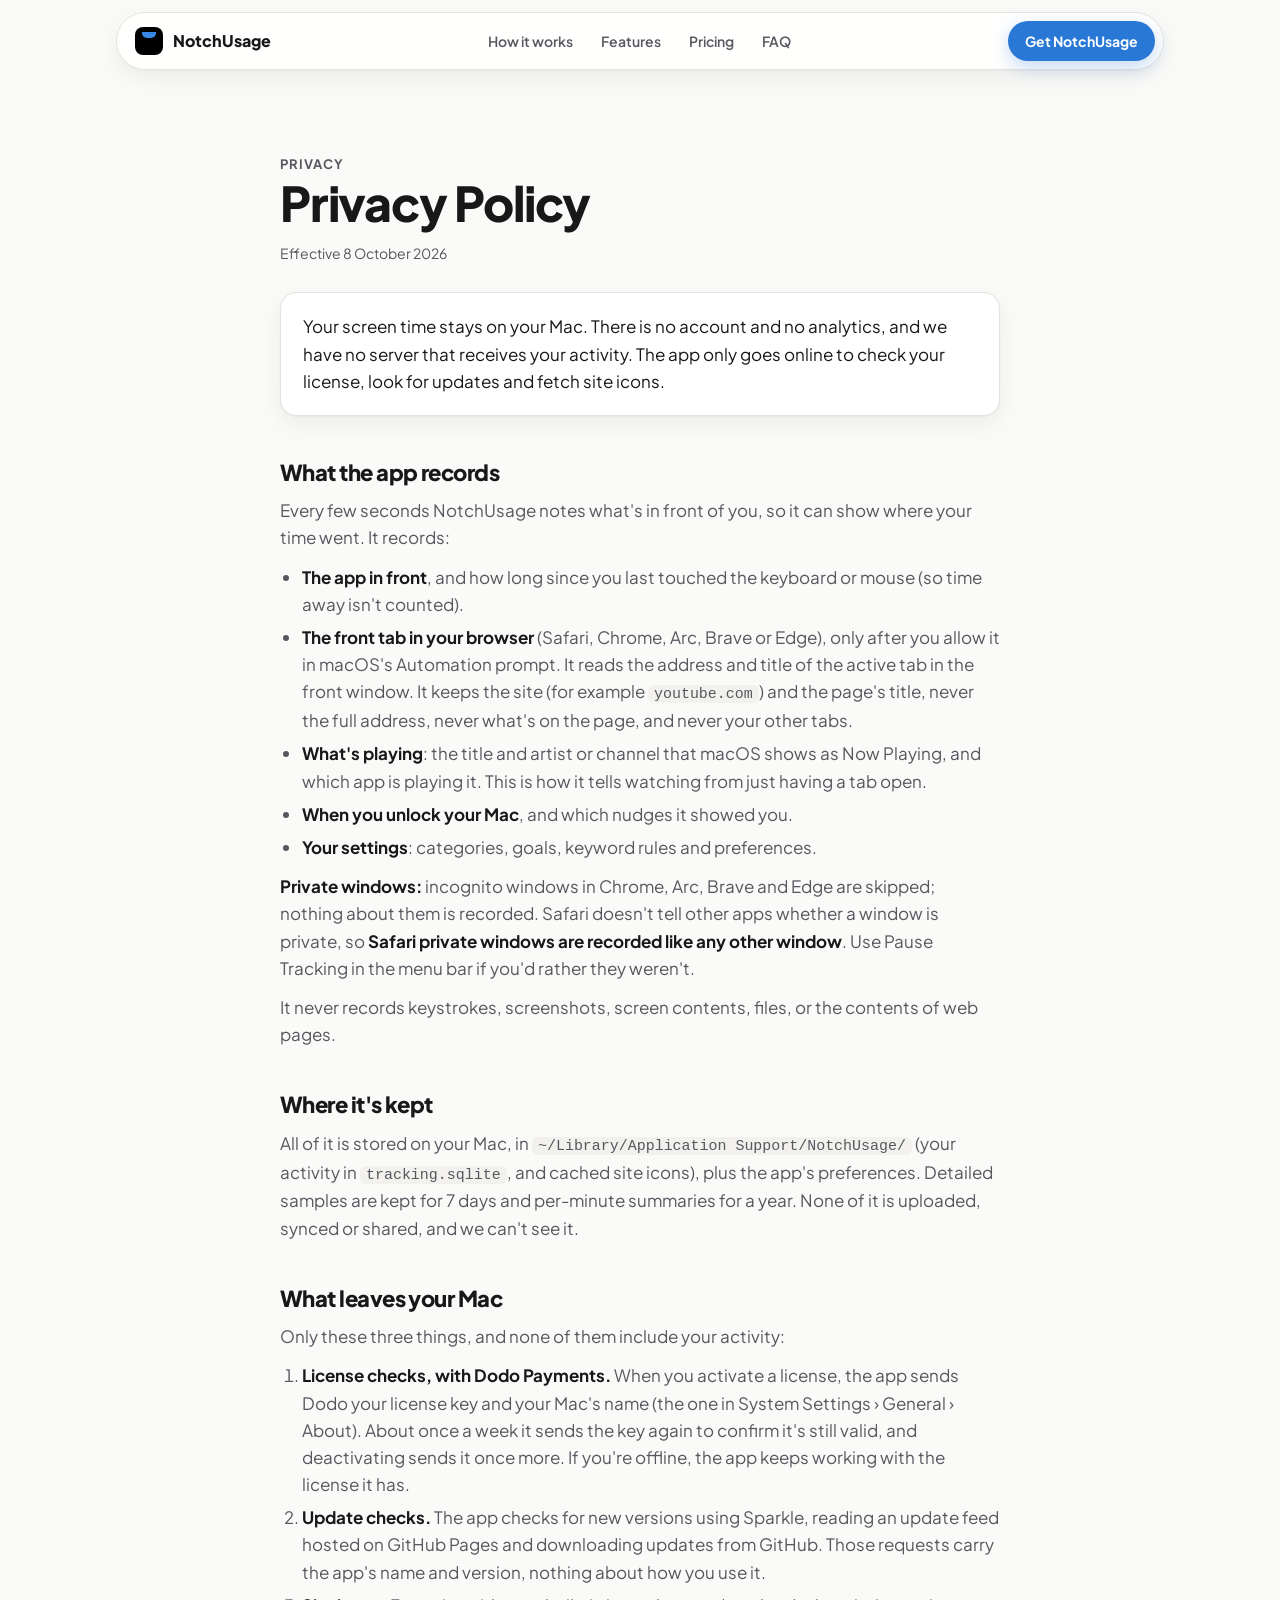
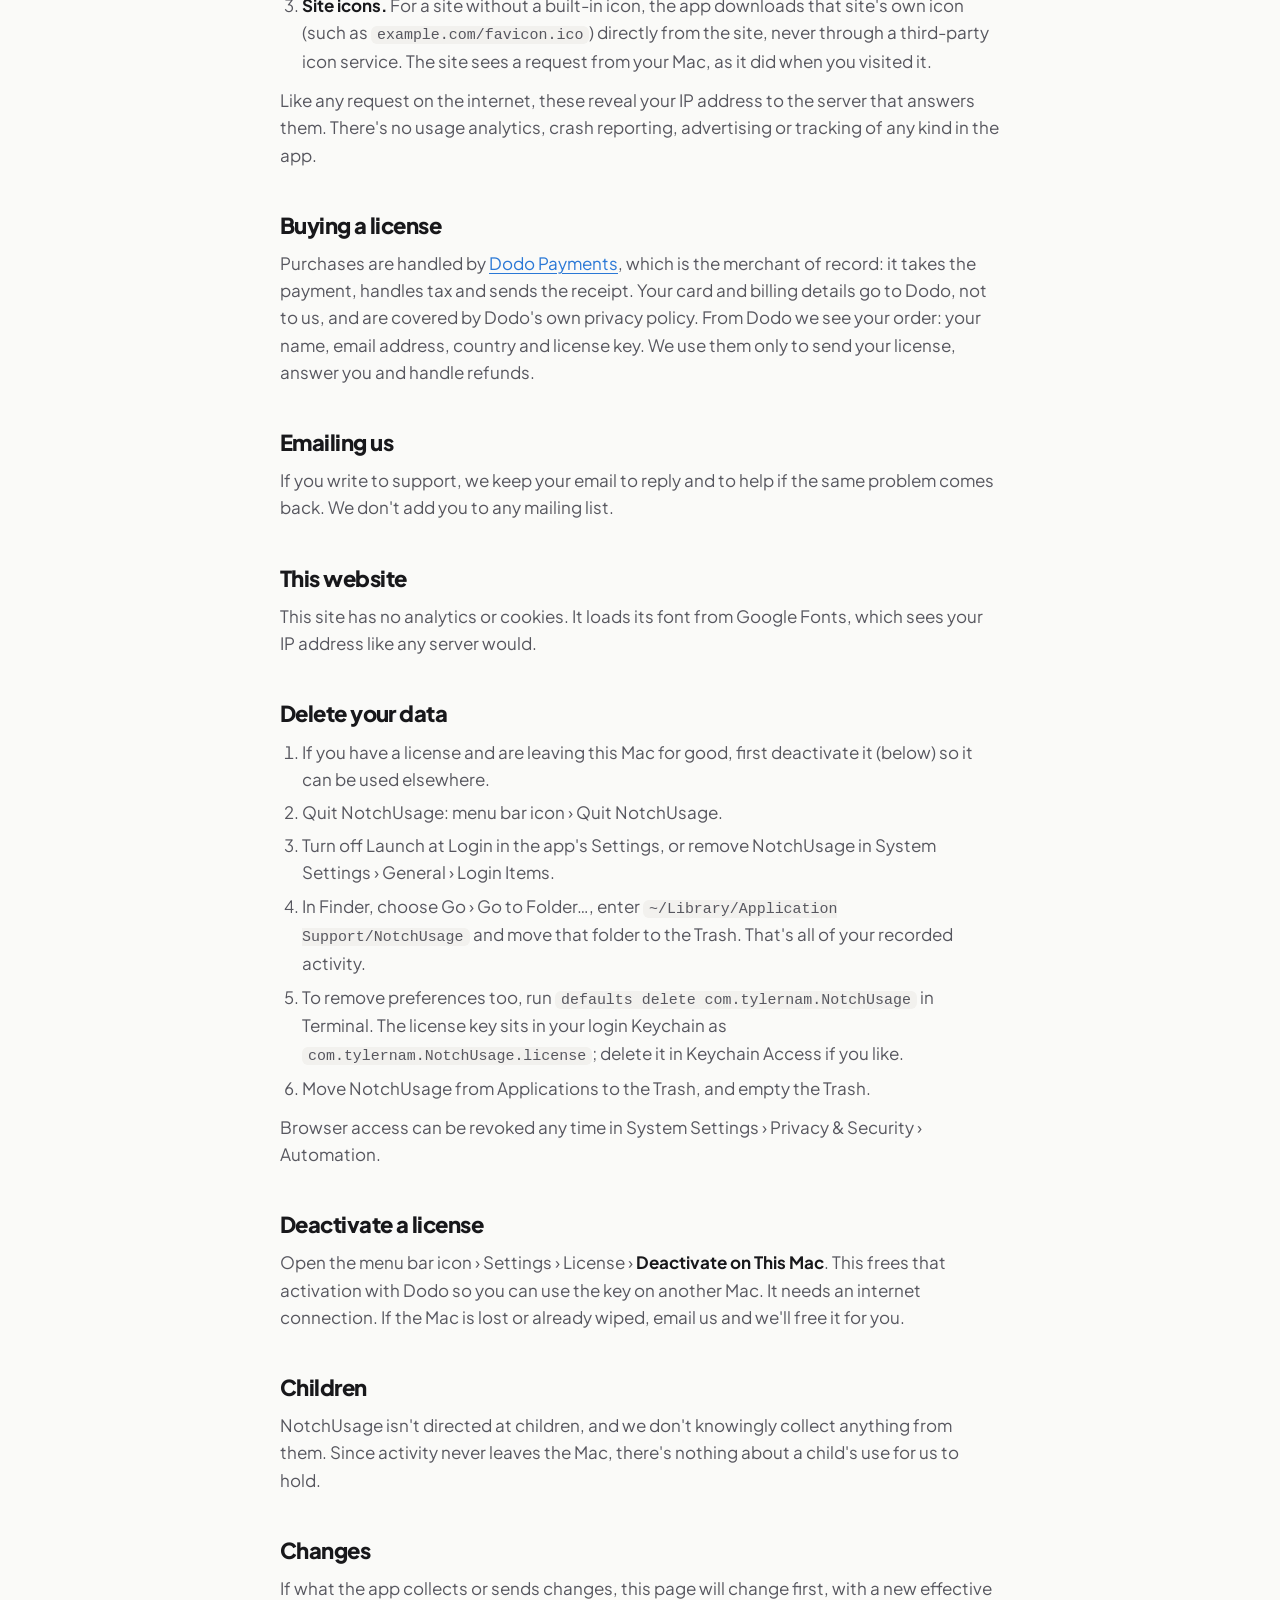
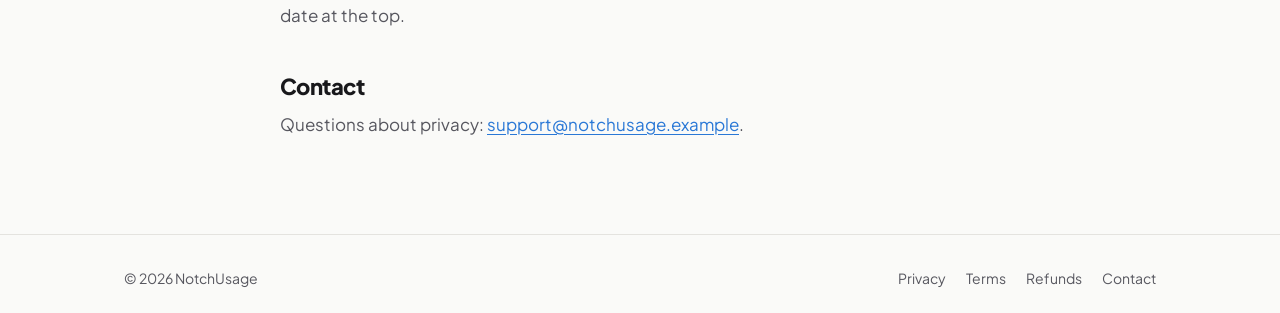
==== privacy.html @ 6ac82ca2 "Website: landing page, privacy policy, terms and refund policy Co-Authored-By: Claude Opus 5.5 <nore" ====
<!doctype html>
<html lang="en">
<head>
<meta charset="utf-8">
<meta name="viewport" content="width=device-width, initial-scale=1">
<title>Privacy Policy · NotchUsage</title>
<meta name="description" content="What NotchUsage records, where it's kept (on your Mac), the few things that leave your Mac, and how to delete it all.">
<link rel="preconnect" href="https://fonts.googleapis.com">
<link rel="preconnect" href="https://fonts.gstatic.com" crossorigin>
<link href="https://fonts.googleapis.com/css2?family=Plus+Jakarta+Sans:wght@400;500;600;700;800&display=swap" rel="stylesheet">
<link rel="stylesheet" href="assets/legal.css">
</head>
<body>

<header class="nav">
  <div class="nav-inner">
    <a class="brand" href="index.html" aria-label="NotchUsage home"><span class="brand-mark" aria-hidden="true"><span></span></span>NotchUsage</a>
    <nav class="nav-links" aria-label="Sections">
      <a href="index.html#how">How it works</a>
      <a href="index.html#features">Features</a>
      <a href="index.html#pricing">Pricing</a>
      <a href="index.html#faq">FAQ</a>
    </nav>
    <a class="btn btn-primary" href="index.html#pricing">Get NotchUsage</a>
  </div>
</header>

<main class="wrap">
  <article class="legal">
    <p class="eyebrow">Privacy</p>
    <h1>Privacy Policy</h1>
    <p class="updated">Effective 8 October 2026</p>

    <div class="summary">
      <p>Your screen time stays on your Mac. There is no account and no analytics, and we have no server that receives your activity.
      The app only goes online to check your license, look for updates and fetch site icons.</p>
    </div>

    <h2>What the app records</h2>
    <p>Every few seconds NotchUsage notes what's in front of you, so it can show where your time went. It records:</p>
    <ul>
      <li><strong>The app in front</strong>, and how long since you last touched the keyboard or mouse (so time away isn't counted).</li>
      <li><strong>The front tab in your browser</strong> (Safari, Chrome, Arc, Brave or Edge), only after you allow it in macOS's Automation prompt.
        It reads the address and title of the active tab in the front window. It keeps the site (for example <code>youtube.com</code>) and the page's title,
        never the full address, never what's on the page, and never your other tabs.</li>
      <li><strong>What's playing</strong>: the title and artist or channel that macOS shows as Now Playing, and which app is playing it.
        This is how it tells watching from just having a tab open.</li>
      <li><strong>When you unlock your Mac</strong>, and which nudges it showed you.</li>
      <li><strong>Your settings</strong>: categories, goals, keyword rules and preferences.</li>
    </ul>
    <p><strong>Private windows:</strong> incognito windows in Chrome, Arc, Brave and Edge are skipped; nothing about them is recorded.
      Safari doesn't tell other apps whether a window is private, so <strong>Safari private windows are recorded like any other window</strong>.
      Use Pause Tracking in the menu bar if you'd rather they weren't.</p>
    <p>It never records keystrokes, screenshots, screen contents, files, or the contents of web pages.</p>

    <h2>Where it's kept</h2>
    <p>All of it is stored on your Mac, in <code>~/Library/Application Support/NotchUsage/</code> (your activity in <code>tracking.sqlite</code>, and cached site icons),
      plus the app's preferences. Detailed samples are kept for 7 days and per-minute summaries for a year. None of it is uploaded, synced or shared, and we can't see it.</p>

    <h2>What leaves your Mac</h2>
    <p>Only these three things, and none of them include your activity:</p>
    <ol>
      <li><strong>License checks, with Dodo Payments.</strong> When you activate a license, the app sends Dodo your license key and your Mac's name
        (the one in System Settings › General › About). About once a week it sends the key again to confirm it's still valid, and deactivating sends it once more.
        If you're offline, the app keeps working with the license it has.</li>
      <li><strong>Update checks.</strong> The app checks for new versions using Sparkle, reading an update feed hosted on GitHub Pages and downloading updates from GitHub.
        Those requests carry the app's name and version, nothing about how you use it.</li>
      <li><strong>Site icons.</strong> For a site without a built-in icon, the app downloads that site's own icon (such as <code>example.com/favicon.ico</code>) directly from the site,
        never through a third-party icon service. The site sees a request from your Mac, as it did when you visited it.</li>
    </ol>
    <p>Like any request on the internet, these reveal your IP address to the server that answers them. There's no usage analytics, crash reporting, advertising or tracking of any kind in the app.</p>

    <h2>Buying a license</h2>
    <p>Purchases are handled by <a href="https://dodopayments.com">Dodo Payments</a>, which is the merchant of record: it takes the payment, handles tax and sends the receipt.
      Your card and billing details go to Dodo, not to us, and are covered by Dodo's own privacy policy.
      From Dodo we see your order: your name, email address, country and license key. We use them only to send your license, answer you and handle refunds.</p>

    <h2>Emailing us</h2>
    <p>If you write to support, we keep your email to reply and to help if the same problem comes back. We don't add you to any mailing list.</p>

    <h2>This website</h2>
    <p>This site has no analytics or cookies. It loads its font from Google Fonts, which sees your IP address like any server would.</p>

    <h2 id="delete">Delete your data</h2>
    <ol>
      <li>If you have a license and are leaving this Mac for good, first deactivate it (below) so it can be used elsewhere.</li>
      <li>Quit NotchUsage: menu bar icon › Quit NotchUsage.</li>
      <li>Turn off Launch at Login in the app's Settings, or remove NotchUsage in System Settings › General › Login Items.</li>
      <li>In Finder, choose Go › Go to Folder…, enter <code>~/Library/Application Support/NotchUsage</code> and move that folder to the Trash.
        That's all of your recorded activity.</li>
      <li>To remove preferences too, run <code>defaults delete com.tylernam.NotchUsage</code> in Terminal.
        The license key sits in your login Keychain as <code>com.tylernam.NotchUsage.license</code>; delete it in Keychain Access if you like.</li>
      <li>Move NotchUsage from Applications to the Trash, and empty the Trash.</li>
    </ol>
    <p>Browser access can be revoked any time in System Settings › Privacy &amp; Security › Automation.</p>

    <h2 id="deactivate">Deactivate a license</h2>
    <p>Open the menu bar icon › Settings › License › <strong>Deactivate on This Mac</strong>. This frees that activation with Dodo so you can use the key on another Mac.
      It needs an internet connection. If the Mac is lost or already wiped, email us and we'll free it for you.</p>

    <h2>Children</h2>
    <p>NotchUsage isn't directed at children, and we don't knowingly collect anything from them. Since activity never leaves the Mac, there's nothing about a child's use for us to hold.</p>

    <h2>Changes</h2>
    <p>If what the app collects or sends changes, this page will change first, with a new effective date at the top.</p>

    <h2>Contact</h2>
    <!-- TODO(ship): replace support@notchusage.example with the real support address (search the repo for it). -->
    <p>Questions about privacy: <a href="mailto:support@notchusage.example">support@notchusage.example</a>.</p>
  </article>
</main>

<footer>
  <div class="wrap">
    <span>© 2026 NotchUsage</span>
    <nav aria-label="Legal">
      <a href="privacy.html" aria-current="page">Privacy</a>
      <a href="terms.html">Terms</a>
      <a href="refunds.html">Refunds</a>
      <!-- TODO(ship): replace support@notchusage.example with the real support address. -->
      <a href="mailto:support@notchusage.example">Contact</a>
    </nav>
  </div>
</footer>

</body>
</html>
---- assets/legal.css ----
/* Privacy, terms and refund pages: the same tokens, nav and footer as index.html. */
:root {
  --bg: #FAFAF8;
  --surface: #FFFFFF;
  --surface-2: #F2F1EE;
  --text: #18181B;
  --muted: #57575F;
  --border: #E4E3DF;
  --accent: #2A78D6;
  --accent-hover: #2368BC;
  --accent-ink: #FFFFFF;
  --shadow: 0 1px 2px rgba(0,0,0,.04), 0 8px 24px rgba(0,0,0,.06);
}
@media (prefers-color-scheme: dark) {
  :root:not([data-theme="light"]) {
    --bg: #0E0E10; --surface: #17171A; --surface-2: #1E1E22; --text: #F4F4F5; --muted: #A1A1AA;
    --border: #2A2A2F; --accent: #3987E5; --accent-hover: #4C95EC;
    --shadow: 0 1px 2px rgba(0,0,0,.4), 0 8px 24px rgba(0,0,0,.35);
  }
}
:root[data-theme="dark"] {
  --bg: #0E0E10; --surface: #17171A; --surface-2: #1E1E22; --text: #F4F4F5; --muted: #A1A1AA;
  --border: #2A2A2F; --accent: #3987E5; --accent-hover: #4C95EC;
  --shadow: 0 1px 2px rgba(0,0,0,.4), 0 8px 24px rgba(0,0,0,.35);
}

* { box-sizing: border-box; }
body {
  margin: 0; background: var(--bg); color: var(--text);
  font-family: "Plus Jakarta Sans", system-ui, -apple-system, sans-serif;
  font-size: 17px; line-height: 1.6; -webkit-font-smoothing: antialiased;
}
a { color: inherit; }
.wrap { max-width: 1080px; margin: 0 auto; padding: 0 16px; }
@media (min-width: 640px) { .wrap { padding: 0 24px; } }
:focus-visible { outline: 2px solid var(--accent); outline-offset: 3px; border-radius: 8px; }

/* Buttons */
.btn {
  display: inline-flex; align-items: center; justify-content: center; gap: 8px;
  min-height: 40px; padding: 0 16px; border-radius: 999px; font-weight: 700; font-size: 14px; white-space: nowrap;
  text-decoration: none; cursor: pointer; border: 1px solid transparent; transition: background-color .2s;
}
.btn-primary { background: var(--accent); color: var(--accent-ink); box-shadow: 0 6px 18px rgba(42,120,214,.28); }
.btn-primary:hover { background: var(--accent-hover); }

/* Nav */
.nav { position: sticky; top: 12px; z-index: 50; margin: 12px auto 0; max-width: 1080px; padding: 0 16px; }
.nav-inner {
  display: flex; align-items: center; justify-content: space-between; gap: 16px;
  background: color-mix(in srgb, var(--surface) 85%, transparent); backdrop-filter: blur(14px); -webkit-backdrop-filter: blur(14px);
  border: 1px solid var(--border); border-radius: 999px; padding: 8px 8px 8px 18px; box-shadow: var(--shadow);
}
.brand { display: flex; align-items: center; gap: 10px; font-weight: 800; text-decoration: none; font-size: 16px; }
.brand-mark { width: 28px; height: 28px; border-radius: 8px; background: #000; display: grid; place-items: start center; }
.brand-mark span { width: 14px; height: 6px; margin-top: 5px; border-radius: 0 0 5px 5px; background: #3987E5; }
.nav-links { display: flex; gap: 4px; }
.nav-links a { text-decoration: none; color: var(--muted); font-weight: 600; font-size: 14px; padding: 8px 12px; border-radius: 999px; transition: color .2s, background-color .2s; }
.nav-links a:hover { color: var(--text); background: var(--surface-2); }
@media (max-width: 800px) { .nav-links { display: none; } }

/* The page */
.legal { max-width: 720px; margin: 0 auto; padding: 72px 0 96px; }
@media (max-width: 640px) { .legal { padding: 48px 0 64px; } }
.eyebrow { font-size: 13px; font-weight: 700; letter-spacing: .08em; text-transform: uppercase; color: var(--accent); margin: 0 0 12px; }
h1, h2 { line-height: 1.15; letter-spacing: -.025em; margin: 0; }
h1 { font-size: clamp(34px, 5vw, 48px); font-weight: 800; }
h2 { font-size: 22px; font-weight: 800; margin-top: 44px; }
.legal p, .legal li { color: var(--muted); }
.legal p { margin: 12px 0 0; }
.legal ul, .legal ol { margin: 12px 0 0; padding-left: 22px; }
.legal li + li { margin-top: 6px; }
.legal strong { color: var(--text); }
.legal a { color: var(--accent); text-underline-offset: 3px; }
.legal code { font-family: ui-monospace, "SF Mono", Menlo, monospace; font-size: .88em; background: var(--surface-2); border-radius: 6px; padding: 1px 6px; overflow-wrap: anywhere; }
.updated { color: var(--muted); font-size: 14px; margin-top: 12px; }
.summary { margin-top: 28px; padding: 20px 22px; background: var(--surface); border: 1px solid var(--border); border-radius: 16px; box-shadow: var(--shadow); }
.summary p { margin: 0; color: var(--text); }

/* Footer */
footer { border-top: 1px solid var(--border); padding: 32px 0; color: var(--muted); font-size: 14px; }
footer .wrap { display: flex; justify-content: space-between; gap: 16px; flex-wrap: wrap; }
footer nav { display: flex; gap: 20px; flex-wrap: wrap; }
footer a { text-decoration: none; }
footer a:hover { color: var(--text); }

@media (prefers-reduced-motion: reduce) {
  *, *::before, *::after { transition: none !important; }
}
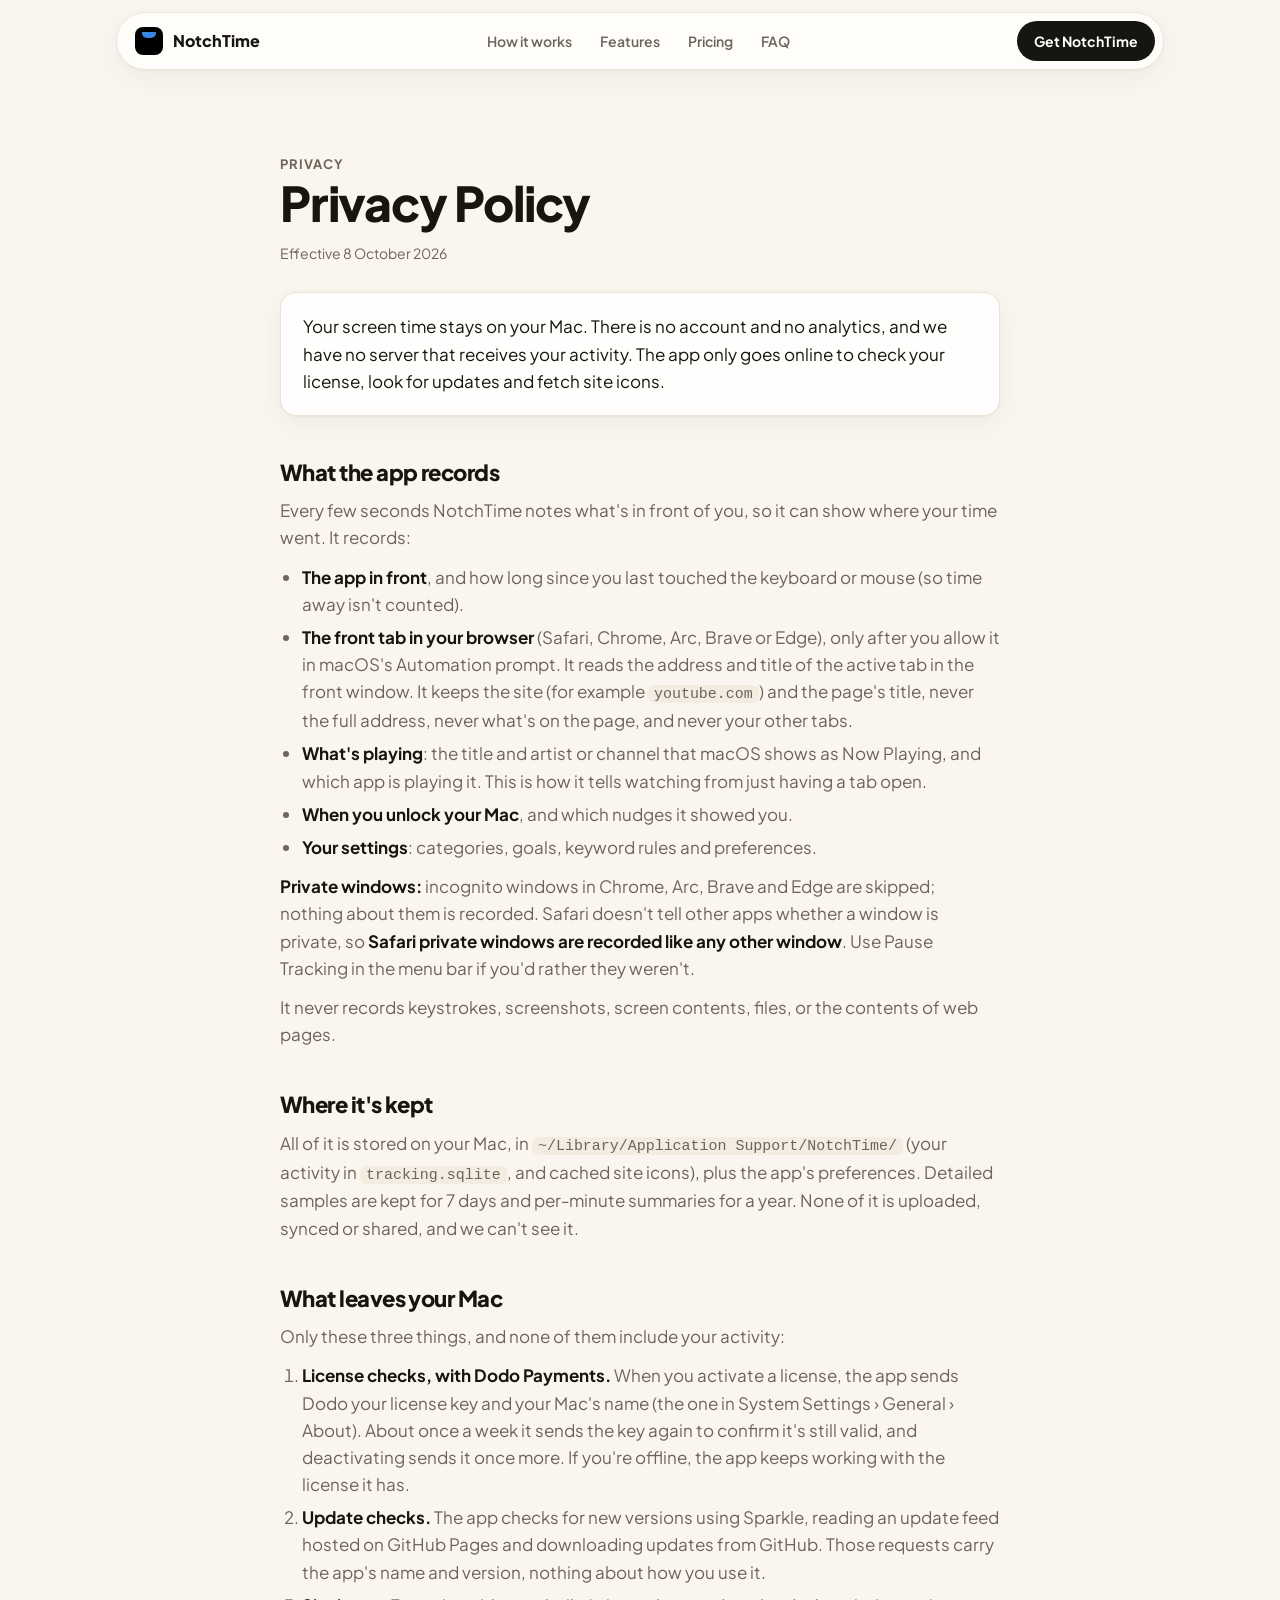
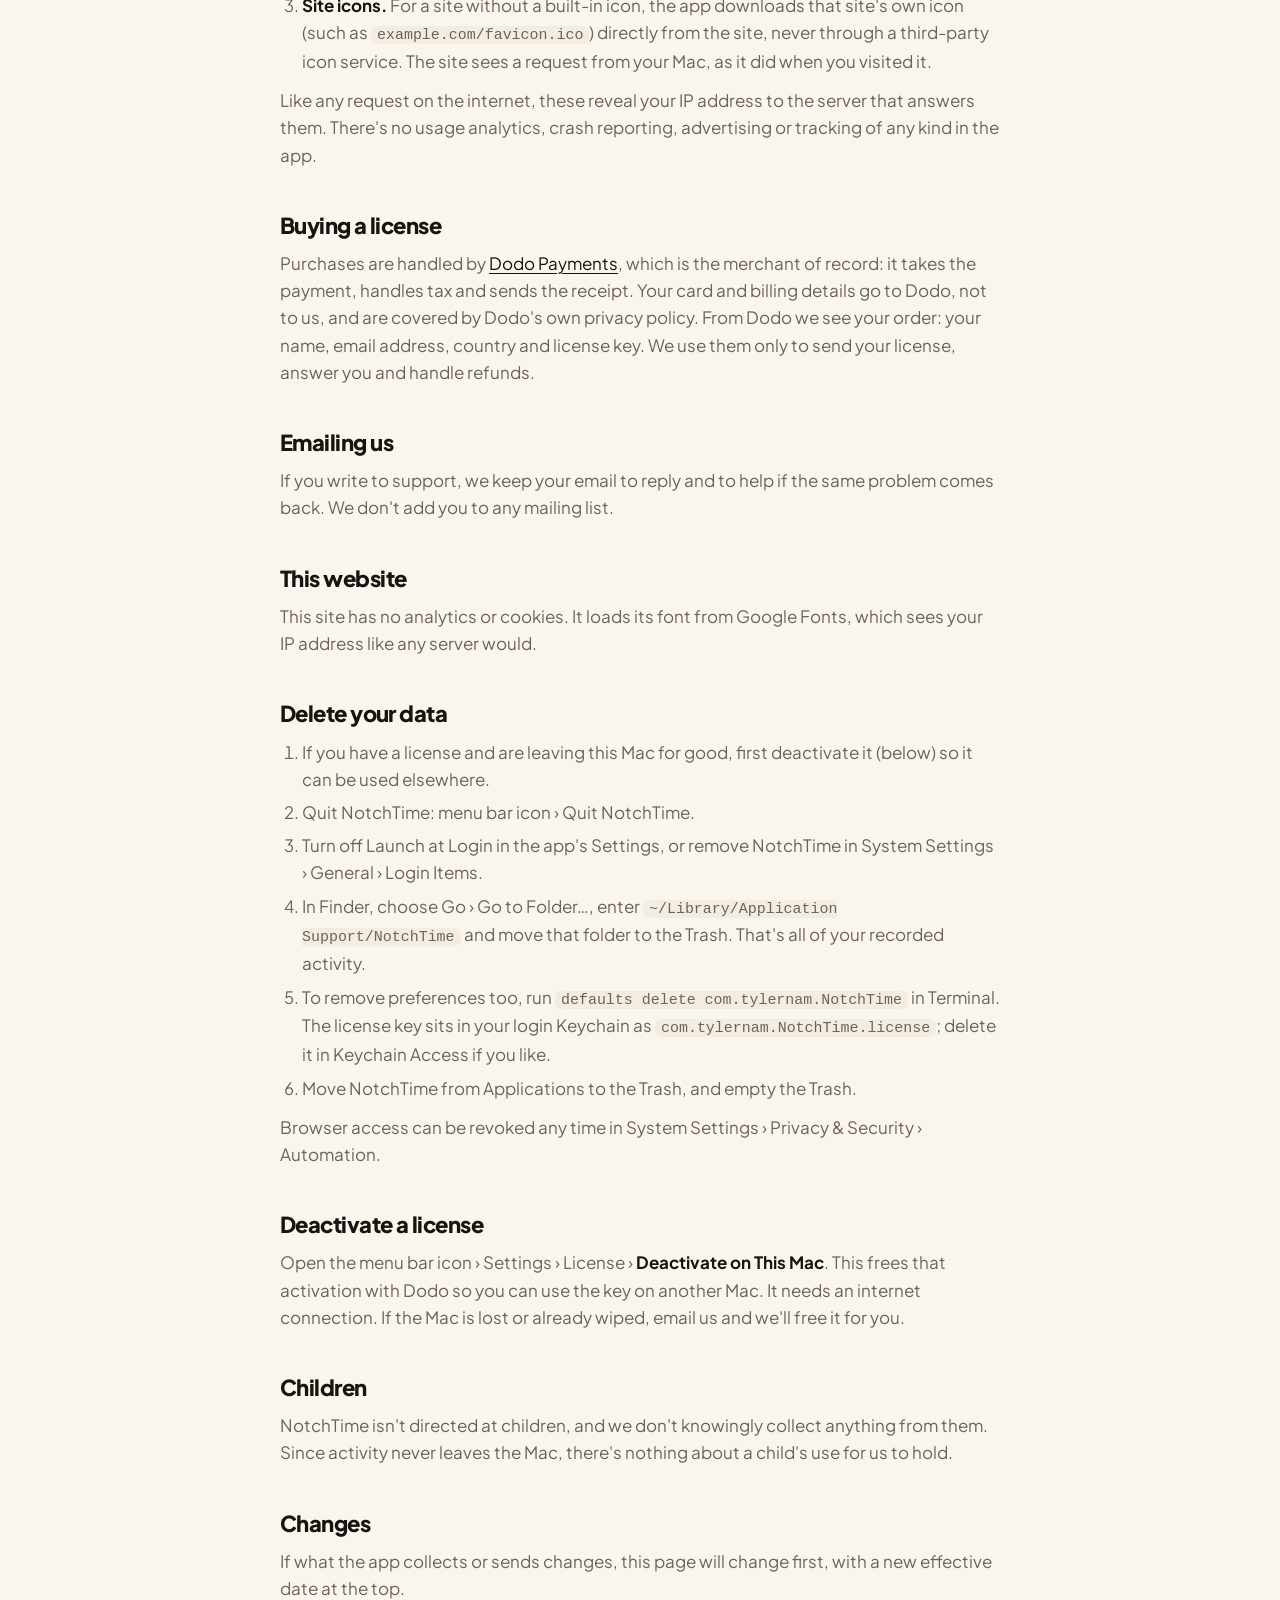
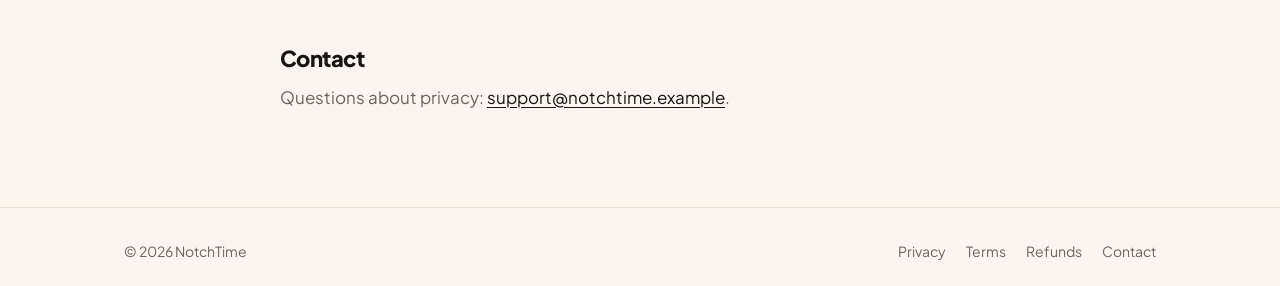
==== commit 79c82f46: "Price ladder to $10, per-tier checkout links, guide page, new shots Co-Authored-By: Claude Opus 5.5 " ====
--- a/privacy.html
+++ b/privacy.html
@@ -3,8 +3,8 @@
 <head>
 <meta charset="utf-8">
 <meta name="viewport" content="width=device-width, initial-scale=1">
-<title>Privacy Policy · NotchUsage</title>
-<meta name="description" content="What NotchUsage records, where it's kept (on your Mac), the few things that leave your Mac, and how to delete it all.">
+<title>Privacy Policy · NotchTime</title>
+<meta name="description" content="What NotchTime records, where it's kept (on your Mac), the few things that leave your Mac, and how to delete it all.">
 <link rel="preconnect" href="https://fonts.googleapis.com">
 <link rel="preconnect" href="https://fonts.gstatic.com" crossorigin>
 <link href="https://fonts.googleapis.com/css2?family=Plus+Jakarta+Sans:wght@400;500;600;700;800&display=swap" rel="stylesheet">
@@ -14,14 +14,14 @@
 
 <header class="nav">
   <div class="nav-inner">
-    <a class="brand" href="index.html" aria-label="NotchUsage home"><span class="brand-mark" aria-hidden="true"><span></span></span>NotchUsage</a>
+    <a class="brand" href="index.html" aria-label="NotchTime home"><span class="brand-mark" aria-hidden="true"><span></span></span>NotchTime</a>
     <nav class="nav-links" aria-label="Sections">
       <a href="index.html#how">How it works</a>
       <a href="index.html#features">Features</a>
       <a href="index.html#pricing">Pricing</a>
       <a href="index.html#faq">FAQ</a>
     </nav>
-    <a class="btn btn-primary" href="index.html#pricing">Get NotchUsage</a>
+    <a class="btn btn-primary" href="index.html#pricing">Get NotchTime</a>
   </div>
 </header>
 
@@ -37,7 +37,7 @@
     </div>
 
     <h2>What the app records</h2>
-    <p>Every few seconds NotchUsage notes what's in front of you, so it can show where your time went. It records:</p>
+    <p>Every few seconds NotchTime notes what's in front of you, so it can show where your time went. It records:</p>
     <ul>
       <li><strong>The app in front</strong>, and how long since you last touched the keyboard or mouse (so time away isn't counted).</li>
       <li><strong>The front tab in your browser</strong> (Safari, Chrome, Arc, Brave or Edge), only after you allow it in macOS's Automation prompt.
@@ -54,7 +54,7 @@
     <p>It never records keystrokes, screenshots, screen contents, files, or the contents of web pages.</p>
 
     <h2>Where it's kept</h2>
-    <p>All of it is stored on your Mac, in <code>~/Library/Application Support/NotchUsage/</code> (your activity in <code>tracking.sqlite</code>, and cached site icons),
+    <p>All of it is stored on your Mac, in <code>~/Library/Application Support/NotchTime/</code> (your activity in <code>tracking.sqlite</code>, and cached site icons),
       plus the app's preferences. Detailed samples are kept for 7 days and per-minute summaries for a year. None of it is uploaded, synced or shared, and we can't see it.</p>
 
     <h2>What leaves your Mac</h2>
@@ -84,13 +84,13 @@
     <h2 id="delete">Delete your data</h2>
     <ol>
       <li>If you have a license and are leaving this Mac for good, first deactivate it (below) so it can be used elsewhere.</li>
-      <li>Quit NotchUsage: menu bar icon › Quit NotchUsage.</li>
-      <li>Turn off Launch at Login in the app's Settings, or remove NotchUsage in System Settings › General › Login Items.</li>
-      <li>In Finder, choose Go › Go to Folder…, enter <code>~/Library/Application Support/NotchUsage</code> and move that folder to the Trash.
+      <li>Quit NotchTime: menu bar icon › Quit NotchTime.</li>
+      <li>Turn off Launch at Login in the app's Settings, or remove NotchTime in System Settings › General › Login Items.</li>
+      <li>In Finder, choose Go › Go to Folder…, enter <code>~/Library/Application Support/NotchTime</code> and move that folder to the Trash.
         That's all of your recorded activity.</li>
-      <li>To remove preferences too, run <code>defaults delete com.tylernam.NotchUsage</code> in Terminal.
-        The license key sits in your login Keychain as <code>com.tylernam.NotchUsage.license</code>; delete it in Keychain Access if you like.</li>
-      <li>Move NotchUsage from Applications to the Trash, and empty the Trash.</li>
+      <li>To remove preferences too, run <code>defaults delete com.tylernam.NotchTime</code> in Terminal.
+        The license key sits in your login Keychain as <code>com.tylernam.NotchTime.license</code>; delete it in Keychain Access if you like.</li>
+      <li>Move NotchTime from Applications to the Trash, and empty the Trash.</li>
     </ol>
     <p>Browser access can be revoked any time in System Settings › Privacy &amp; Security › Automation.</p>
 
@@ -99,26 +99,26 @@
       It needs an internet connection. If the Mac is lost or already wiped, email us and we'll free it for you.</p>
 
     <h2>Children</h2>
-    <p>NotchUsage isn't directed at children, and we don't knowingly collect anything from them. Since activity never leaves the Mac, there's nothing about a child's use for us to hold.</p>
+    <p>NotchTime isn't directed at children, and we don't knowingly collect anything from them. Since activity never leaves the Mac, there's nothing about a child's use for us to hold.</p>
 
     <h2>Changes</h2>
     <p>If what the app collects or sends changes, this page will change first, with a new effective date at the top.</p>
 
     <h2>Contact</h2>
-    <!-- TODO(ship): replace support@notchusage.example with the real support address (search the repo for it). -->
-    <p>Questions about privacy: <a href="mailto:support@notchusage.example">support@notchusage.example</a>.</p>
+    <!-- TODO(ship): replace support@notchtime.example with the real support address (search the repo for it). -->
+    <p>Questions about privacy: <a href="mailto:support@notchtime.example">support@notchtime.example</a>.</p>
   </article>
 </main>
 
 <footer>
   <div class="wrap">
-    <span>© 2026 NotchUsage</span>
+    <span>© 2026 NotchTime</span>
     <nav aria-label="Legal">
       <a href="privacy.html" aria-current="page">Privacy</a>
       <a href="terms.html">Terms</a>
       <a href="refunds.html">Refunds</a>
-      <!-- TODO(ship): replace support@notchusage.example with the real support address. -->
-      <a href="mailto:support@notchusage.example">Contact</a>
+      <!-- TODO(ship): replace support@notchtime.example with the real support address. -->
+      <a href="mailto:support@notchtime.example">Contact</a>
     </nav>
   </div>
 </footer>
--- a/assets/legal.css
+++ b/assets/legal.css
@@ -1,27 +1,16 @@
 /* Privacy, terms and refund pages: the same tokens, nav and footer as index.html. */
 :root {
-  --bg: #FAFAF8;
-  --surface: #FFFFFF;
-  --surface-2: #F2F1EE;
-  --text: #18181B;
-  --muted: #57575F;
-  --border: #E4E3DF;
-  --accent: #2A78D6;
-  --accent-hover: #2368BC;
+  --bg: #FAF6EF;
+  --surface: #FFFEFC;
+  --surface-2: #F3ECE1;
+  --text: #17150F;
+  --muted: #6D6459;
+  --border: #EBE3D7;
+  --accent: #17150F;
+  --accent-hover: #2E2A22;
   --accent-ink: #FFFFFF;
-  --shadow: 0 1px 2px rgba(0,0,0,.04), 0 8px 24px rgba(0,0,0,.06);
-}
-@media (prefers-color-scheme: dark) {
-  :root:not([data-theme="light"]) {
-    --bg: #0E0E10; --surface: #17171A; --surface-2: #1E1E22; --text: #F4F4F5; --muted: #A1A1AA;
-    --border: #2A2A2F; --accent: #3987E5; --accent-hover: #4C95EC;
-    --shadow: 0 1px 2px rgba(0,0,0,.4), 0 8px 24px rgba(0,0,0,.35);
-  }
-}
-:root[data-theme="dark"] {
-  --bg: #0E0E10; --surface: #17171A; --surface-2: #1E1E22; --text: #F4F4F5; --muted: #A1A1AA;
-  --border: #2A2A2F; --accent: #3987E5; --accent-hover: #4C95EC;
-  --shadow: 0 1px 2px rgba(0,0,0,.4), 0 8px 24px rgba(0,0,0,.35);
+  --shadow: 0 1px 2px rgba(60,40,20,.04), 0 8px 24px rgba(60,40,20,.06);
+  color-scheme: light;
 }
 
 * { box-sizing: border-box; }
@@ -41,7 +30,7 @@
   min-height: 40px; padding: 0 16px; border-radius: 999px; font-weight: 700; font-size: 14px; white-space: nowrap;
   text-decoration: none; cursor: pointer; border: 1px solid transparent; transition: background-color .2s;
 }
-.btn-primary { background: var(--accent); color: var(--accent-ink); box-shadow: 0 6px 18px rgba(42,120,214,.28); }
+.btn-primary { background: var(--accent); color: var(--accent-ink); }
 .btn-primary:hover { background: var(--accent-hover); }
 
 /* Nav */
